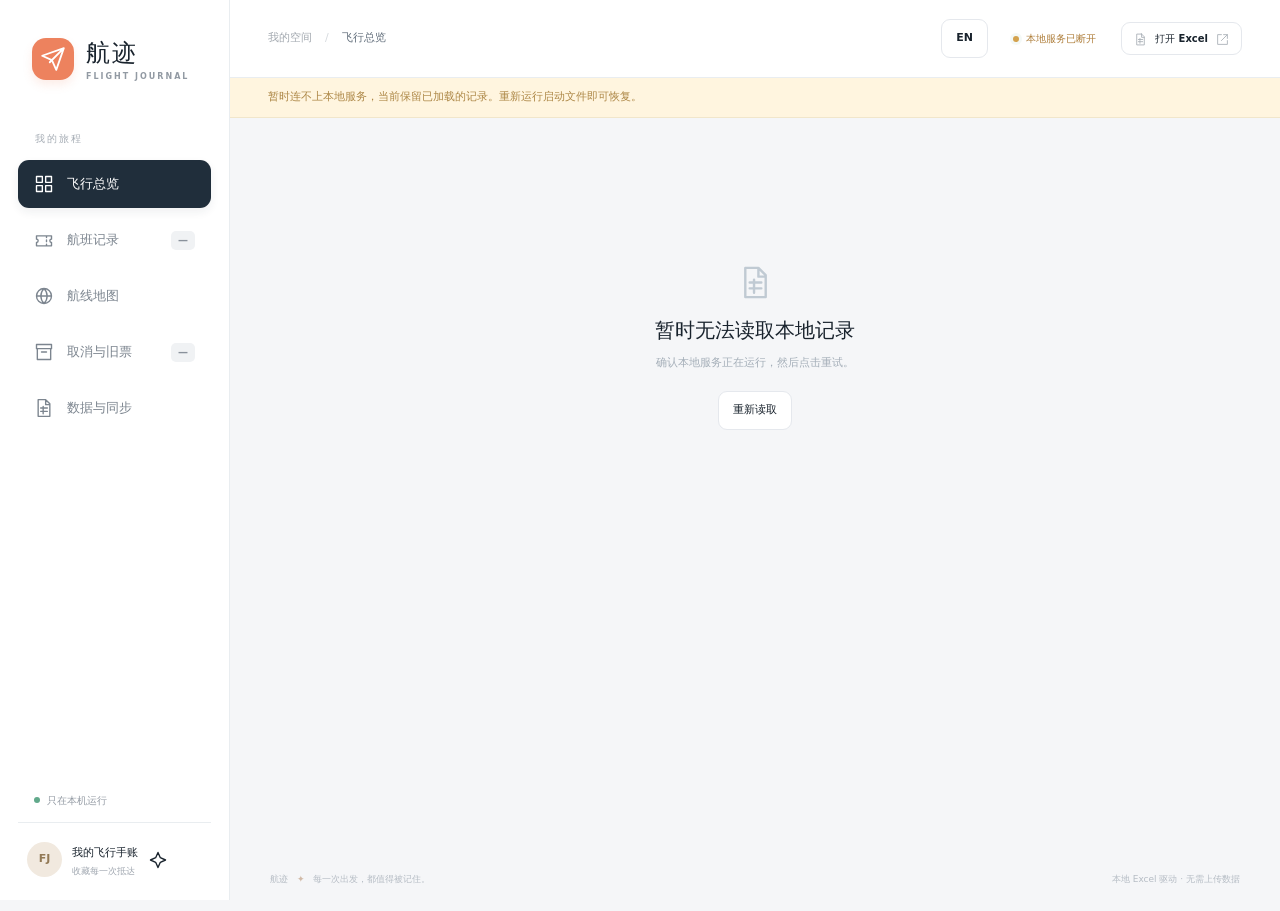
==== outputs/flight-journal/web/index.html @ 659ef139 "Launch Skyfolio with bilingual flight journal and fictional demo" ====
<!doctype html>
<html lang="zh-CN">
<head>
  <meta charset="utf-8"><meta name="viewport" content="width=device-width, initial-scale=1">
  <meta name="theme-color" content="#f5f6f8"><title>航迹 · 我的飞行手账</title>
  <link rel="icon" href="./icon.svg" type="image/svg+xml"><link rel="stylesheet" href="./styles.css">
</head>
<body>
  <a class="skip" href="#content">跳到主要内容</a>
  <aside class="sidebar">
    <a class="brand" href="#overview" aria-label="航迹 首页"><span class="brand-icon" data-icon="plane"></span><span><b data-ui="航迹">航迹</b><small>FLIGHT JOURNAL</small></span></a>
    <div class="nav-caption">我的旅程</div>
    <nav aria-label="主要导航">
      <button class="nav-item active" data-view="overview"><span data-icon="grid"></span><span class="nav-text">飞行总览</span></button>
      <button class="nav-item" data-view="flights"><span data-icon="ticket"></span><span class="nav-text">航班记录</span><em id="nav-flight-count">—</em></button>
      <button class="nav-item" data-view="map"><span data-icon="globe"></span><span class="nav-text">航线地图</span></button>
      <button class="nav-item" data-view="canceled"><span data-icon="archive"></span><span class="nav-text">取消与旧票</span><em id="nav-canceled-count">—</em></button>
      <button class="nav-item" data-view="source"><span data-icon="sheet"></span><span class="nav-text">数据与同步</span></button>
    </nav>
    <div class="sidebar-bottom"><div class="local-label"><i></i><span>只在本机运行</span></div><div class="profile"><span class="avatar">FJ</span><div><b data-ui="我的飞行手账">我的飞行手账</b><small>收藏每一次抵达</small></div><span data-icon="spark"></span></div></div>
  </aside>
  <div class="shell">
    <header class="topbar"><div class="breadcrumb">我的空间 <span>/</span> <b id="breadcrumb">飞行总览</b></div><div class="top-actions"><button id="language-toggle" class="button language-toggle" aria-label="Switch language to English">EN</button><button id="sync-status" class="sync-status" data-view="source"><i></i><span>正在读取 Excel</span></button><button class="button button-quiet" id="open-excel"><span data-icon="sheet"></span>打开 Excel<span data-icon="external"></span></button></div></header>
    <main id="content" tabindex="-1"><div class="loading"><span class="loader"></span><h2>正在展开你的旅程</h2><p>读取本地 Excel 航班记录…</p></div></main>
    <footer class="footer"><span>航迹 <i>✦</i> 每一次出发，都值得被记住。</span><span>本地 Excel 驱动 · 无需上传数据</span></footer>
  </div>
  <dialog id="flight-dialog" class="flight-dialog" aria-labelledby="detail-title"></dialog>
  <div id="toast" class="toast" role="status" aria-live="polite"></div>
  <script src="./i18n.js" defer></script>
  <script src="./app.js" defer></script>
</body>
</html>
---- outputs/flight-journal/web/styles.css ----
@charset "UTF-8";
:root{--bg:#f5f6f8;--paper:#fff;--ink:#19232d;--muted:#8a919b;--line:#e9edf0;--accent:#ed825e;--accent-soft:#fff0e9;--green:#4b9277;--nav:230px;--radius:18px;--shadow:0 4px 24px #17293604;font-family:Inter,"Segoe UI","Microsoft YaHei",system-ui,sans-serif;font-synthesis:none;color:var(--ink);background:var(--bg)}
*{box-sizing:border-box}body{margin:0;font-size:14px;line-height:1.5}button,input,select{font:inherit}button,a,input,select{-webkit-tap-highlight-color:transparent}button{cursor:pointer}button{color:inherit;border:0;background:none}button:disabled{cursor:wait;opacity:.6}button,a,select,input{outline-offset:4px}button:focus-visible,a:focus-visible,select:focus-visible,input:focus-visible{outline:2px solid var(--accent)}a{color:inherit;text-decoration:none}h1,h2,h3,p{margin:0}button .icon{pointer-events:none}.icon{width:20px;height:20px;flex-shrink:0;vertical-align:middle}.sr-only{position:absolute;clip:rect(0,0,0,0);width:1px;height:1px;overflow:hidden}.skip{position:fixed;left:250px;top:-60px;z-index:20;background:white;padding:10px;border-radius:8px}.skip:focus{top:12px}[hidden]{display:none!important}
.sidebar{width:var(--nav);position:fixed;inset:0 auto 0 0;background:var(--paper);border-right:1px solid var(--line);padding:35px 18px 22px;display:flex;flex-direction:column;z-index:10}.brand{display:flex;align-items:center;gap:12px;padding:0 14px;font-size:24px;font-weight:750;letter-spacing:2px}.brand-icon{width:42px;height:42px;display:grid;place-items:center;border-radius:14px;background:var(--accent);color:#fff;box-shadow:0 5px 10px #ed825e25}.brand-icon .icon{width:26px;height:26px}.brand small{display:block;font-size:8px;letter-spacing:2px;font-weight:650;color:#929aa3;margin-top:0}.nav-caption{font-size:10px;color:#a6adb5;letter-spacing:2px;padding:48px 17px 14px}.sidebar nav{display:grid;gap:8px}.nav-item{display:flex;align-items:center;gap:13px;width:100%;min-height:48px;padding:12px 16px;border-radius:11px;text-align:left;color:#7c858f;transition:background .15s,color .15s;font-size:13px;font-weight:550}.nav-item>.icon{width:19px;height:19px}.nav-item:hover{background:#f5f6f7;color:#28333e}.nav-item.active{background:#202e3b;color:#fff;box-shadow:0 4px 10px #202e3b12}.nav-item em{font-size:10px;font-style:normal;padding:2px 7px;border-radius:5px;margin-left:auto;background:#f0f2f4;color:#89919b;font-weight:600}.nav-item.active em{background:#ffffff20;color:#e3e9ef}.sidebar-bottom{margin-top:auto;padding-top:40px}.local-label{display:flex;gap:7px;color:#949ba4;font-size:10px;padding:14px 16px;border-bottom:1px solid var(--line);margin-bottom:18px}.local-label i,.sync-status i{width:6px;height:6px;background:#61a98b;border-radius:50%;align-self:center}.profile{display:flex;align-items:center;gap:10px;padding:0 9px}.avatar{display:grid;place-items:center;width:35px;height:35px;border-radius:50%;background:#f1e9df;color:#927955;font-size:11px;font-weight:700}.profile b{font-size:11px;font-weight:650}.profile small{display:block;font-size:9px;color:#a0a7b0;margin-top:3px}.profile>.icon{margin-left:auto;color:#b1b7bd;width:16px}
.shell{margin-left:var(--nav);min-height:100vh}.topbar{height:78px;padding:0 38px;display:flex;align-items:center;justify-content:space-between;border-bottom:1px solid var(--line);background:#fff}.breadcrumb{display:flex;gap:13px;color:#a2a8af;font-size:11px}.breadcrumb span{color:#d6dade}.breadcrumb b{font-weight:500;color:#636f7c}.top-actions{display:flex;align-items:center;gap:20px}.sync-status{display:flex;align-items:center;gap:7px;font-size:10px;color:#7d8984;padding:5px}.sync-status i{box-shadow:0 0 0 3px #61a98b11}.sync-warning{color:#af7f3c}.sync-warning i{background:#d4a24e}.button{display:inline-flex;align-items:center;justify-content:center;gap:8px;background:#fff;border:1px solid #e5e8ed;padding:10px 14px;border-radius:9px;font-size:11px;font-weight:550;white-space:nowrap;transition:background .15s,transform .15s}.button:hover{background:#f5f7f8}.button:active{transform:translateY(1px)}.button .icon{width:16px;height:16px}.button-quiet{padding:8px 12px;font-size:10px}.button-quiet .icon:last-child{width:13px;height:13px;color:#abb2b9}.primary{background:var(--ink);border-color:var(--ink);color:white}.primary:hover{background:#314355}.text-button{display:inline-flex;gap:8px;align-items:center;color:#8e969f;font-size:11px;padding:7px 2px}.text-button:hover{color:var(--accent)}.text-button .icon{width:15px;height:15px}.round-button{width:34px;height:34px;border:1px solid var(--line);border-radius:50%;display:grid;place-items:center;background:white;transition:background .15s}.round-button:hover{background:var(--accent-soft);border-color:#f4cbbb}.round-button .icon{width:16px;height:16px}
main{padding:37px 38px 30px;max-width:1800px;margin:auto;min-height:calc(100vh - 150px)}.page-heading{display:flex;align-items:center;justify-content:space-between;gap:20px;margin-bottom:28px}.eyebrow{font-size:9px;letter-spacing:2.2px;font-weight:600;color:#9ba3ad;margin-bottom:10px}h1{font-size:29px;letter-spacing:-.6px;line-height:1.4;font-weight:650}.heading-subtitle{font-size:11px;color:#939ba5;margin-top:9px;letter-spacing:.3px}.subtitle-dot{padding:0 9px;color:#c8cdd3}.year-select{display:flex;align-items:center;position:relative;gap:8px;border:1px solid #e2e6e9;border-radius:10px;background:white;padding:9px 11px;box-shadow:var(--shadow)}.year-select>.icon,.year-select>span>.icon{width:15px;height:15px;color:#a1a9b2}.year-select select{border:0;appearance:none;cursor:pointer;background:transparent;color:#64707a;font-size:11px;padding-right:15px;min-width:75px}.year-select>.icon{width:12px;height:12px;pointer-events:none;margin-left:-15px}.stats-grid{display:grid;grid-template-columns:repeat(4,minmax(0,1fr));gap:17px;margin-bottom:25px}.stat-card{background:white;border:1px solid var(--line);border-radius:var(--radius);padding:19px 21px 17px;box-shadow:var(--shadow)}.stat-top{display:flex;align-items:center;justify-content:space-between;font-size:11px;font-weight:500;color:#808b96}.stat-icon{width:31px;height:31px;border-radius:10px;display:grid;place-items:center}.stat-icon .icon{width:16px;height:16px}.peach{color:#de8d6e;background:#fff2eb}.blue{color:#739dc2;background:#eef5fb}.purple{color:#a192bc;background:#f4f0fb}.mint{color:#7aa38e;background:#eef7f1}.stat-number{font-size:34px;font-weight:620;letter-spacing:-1px;line-height:1.2;margin:9px 0 13px;font-variant-numeric:tabular-nums}.stat-number>small{font-size:11px;letter-spacing:0;color:#a6aeb6;font-weight:400;margin-left:7px}.stat-minutes{font-size:11px;color:#a6aeb6;letter-spacing:0;margin-left:4px;font-weight:400}.stat-bottom{font-size:10px;color:#a5adb5}.stat-bottom b{font-weight:500;color:#85919c}.tiny-label{font-size:8px;margin-left:5px;color:#aab2b9;border:1px solid #eceff2;padding:1px 4px;border-radius:4px}.card{background:var(--paper);border:1px solid var(--line);border-radius:var(--radius);box-shadow:var(--shadow)}.overview-grid{display:grid;grid-template-columns:minmax(0,1.85fr) minmax(280px,1fr);gap:24px;margin-bottom:27px}.section-title{display:flex;align-items:center;justify-content:space-between;gap:12px}.section-title h2{font-size:14px;font-weight:620;letter-spacing:.2px}.section-title>span{font-size:9px;color:#a9b0b8;letter-spacing:.2px}.section-title>p,.section-title>div>p{font-size:10px;color:#a3abb4;margin-top:7px}.trip-aside{display:grid;gap:17px;grid-template-rows:auto 1fr;min-width:0}.latest-card>.section-title{padding:19px 21px 0}.latest-card>.section-title>span{font-size:8px;letter-spacing:1.2px}.ticket-content{padding:20px 22px 18px}.ticket-airline{display:flex;align-items:center;gap:9px}.ticket-airline>div{flex:1}.ticket-airline b{font-size:11px;font-weight:550;max-width:145px;display:block;overflow:hidden;text-overflow:ellipsis;white-space:nowrap}.ticket-airline small{font-size:9px;display:block;color:#9da6af;margin-top:1px}.airline-mark{width:30px;height:30px;border-radius:9px;background:color-mix(in srgb,var(--airline) 8%,#fff);display:inline-grid;place-items:center;font-size:10px;font-weight:750;color:var(--airline);flex-shrink:0;letter-spacing:-.2px}.airline-mark.large{width:44px;height:44px;font-size:15px}.badge{font-size:9px;display:inline-flex;align-items:center;justify-content:center;gap:4px;border-radius:5px;line-height:1.5;padding:4px 6px;white-space:nowrap}.badge .icon{width:10px;height:10px}.green{background:#eff7f2;color:#6b9a7c}.muted{background:#f0f2f4;color:#8c96a1}.amber{background:#fff6e6;color:#b68b4d}.ticket-route{display:flex;align-items:center;justify-content:space-between;margin-top:21px}.ticket-route>div:first-child,.ticket-route>div:last-child{min-width:0;max-width:110px}.ticket-route>div:last-child{text-align:right}.ticket-route strong{font-size:33px;letter-spacing:-.8px;font-weight:630;line-height:1.1;display:block}.ticket-route span{font-size:9px;color:#9ba4ae;display:block;margin-top:6px;overflow:hidden;text-overflow:ellipsis;white-space:nowrap}.ticket-flightline{display:flex;align-items:center;gap:6px;flex:1;max-width:100px;margin:0 10px 12px;color:#c4cbd1}.ticket-flightline .icon{width:16px;height:16px;transform:rotate(45deg)}.ticket-flightline span{border-top:1px dashed #dce1e5;flex:1;margin:0}.ticket-times{display:flex;align-items:center;justify-content:space-between;margin-top:13px;font-size:13px;letter-spacing:.4px;font-weight:550}.ticket-times small{font-size:9px;color:#a7afb7;font-weight:400;letter-spacing:0}.ticket-times sup{font-size:8px;color:#b1a586;margin-left:3px}.ticket-perf{border-top:1px dashed #e5e8ec;margin:20px -22px 15px;position:relative}.ticket-perf:before,.ticket-perf:after{content:'';position:absolute;border-radius:50%;width:12px;height:12px;background:var(--bg);top:-6px}.ticket-perf:before{left:-6px}.ticket-perf:after{right:-6px}.ticket-foot{display:flex;justify-content:space-between;align-items:center}.ticket-foot small{font-size:8px;color:#a2aab3;display:block}.ticket-foot b{font-size:10px;font-weight:500;margin-top:3px;display:block}.favorites{padding:18px 20px}.favorite-route{display:flex;align-items:center;gap:11px;width:100%;text-align:left;padding:14px 0;border-bottom:1px solid #f1f3f5}.favorite-route:last-child{border-bottom:0;padding-bottom:0}.favorite-route:hover b{color:var(--accent)}.route-rank{font-size:9px;color:#c3c9cf;font-variant-numeric:tabular-nums}.favorite-route>span:nth-child(2){flex:1;min-width:0}.favorite-route b{font-size:11px;letter-spacing:.5px;font-weight:600}.favorite-route b i{font-style:normal;padding:0 8px;color:#b0bac4;font-weight:400}.favorite-route small{display:block;font-size:8px;color:#aab2ba;margin-top:2px;white-space:nowrap;overflow:hidden;text-overflow:ellipsis}.favorite-route>strong{font-size:13px;font-weight:500;color:#7b8793}.favorite-route>strong>small{display:inline;font-size:9px;font-weight:400}
.map-card{border-radius:var(--radius);overflow:hidden;color:#e9edf1;position:relative;background:#132331;display:flex;flex-direction:column;min-height:470px}.map-header{display:flex;justify-content:space-between;align-items:flex-start;gap:15px;padding:24px 25px 0;position:relative;z-index:1}.map-kicker{font-size:7px;letter-spacing:2px;color:#7890a3;margin-bottom:8px}.map-header h2{font-size:17px;letter-spacing:.5px;font-weight:550}.map-header p:not(.map-kicker){font-size:9px;color:#7890a3;margin-top:7px}.map-header p>span{padding:0 6px;color:#4c687d}.map-region{display:flex;border-radius:8px;background:#ffffff08;border:1px solid #ffffff09;padding:3px;gap:1px;margin-top:4px}.map-region button{font-size:9px;padding:5px 9px;color:#8ba0b2;border-radius:5px;white-space:nowrap}.map-region button:hover{color:#dae3eb}.map-region button.selected{background:#385064;color:#e5edf5;box-shadow:0 1px 4px #0002}.map-canvas{flex:1;min-height:310px;position:relative;display:flex;overflow:hidden}.map-canvas>svg{width:100%;height:100%;min-height:310px;position:absolute;inset:0;cursor:grab;touch-action:none}.map-canvas>svg:active{cursor:grabbing}.map-grid path{stroke:#7793a810;stroke-width:.5;vector-effect:non-scaling-stroke}.map-land path{fill:#223848;stroke:#435b6c;stroke-opacity:.4;stroke-width:.6;vector-effect:non-scaling-stroke}.map-land .visited{fill:#2b4655}.route-line{fill:none;stroke:url(#flight-line);stroke-opacity:.5;vector-effect:non-scaling-stroke;cursor:pointer;transition:stroke-opacity .15s,filter .15s;pointer-events:stroke}.route-line:hover,.route-line:focus{stroke:#ffd8a4!important;stroke-opacity:1!important;filter:drop-shadow(0 0 3px #ffc283);outline:0}.airport-point circle{fill:#eec298;stroke:#f7d0a8;stroke-width:.5;vector-effect:non-scaling-stroke}.airport-point .airport-halo{fill:#d8ae7e12;stroke:none}.airport-point text{font-family:Inter,"Segoe UI",sans-serif;fill:#e0d4c4;font-weight:500;paint-order:stroke;stroke:#142733;stroke-width:2;stroke-linejoin:round}.airport-point{pointer-events:none}.map-controls{position:absolute;bottom:18px;right:20px;display:grid;gap:1px;border:1px solid #ffffff16;border-radius:7px;overflow:hidden;background:#203443}.map-controls button{display:grid;place-items:center;color:#9bafbc;width:27px;height:27px;border-bottom:1px solid #ffffff0b}.map-controls button:hover{background:#344d60;color:white}.map-controls .icon{width:13px;height:13px}.map-bottom{display:flex;align-items:center;justify-content:space-between;font-size:8px;color:#718697;padding:0 24px 20px;gap:12px}.map-bottom i{width:5px;height:5px;background:#e4b286;display:inline-block;border-radius:50%;margin-right:7px}.map-hint{color:#536f84;margin-left:12px}.map-bottom>span:last-child{font-size:7px;letter-spacing:.4px}.map-tooltip{position:absolute;pointer-events:none;opacity:0;background:#fff;color:#3b4c5b;border-radius:6px;padding:7px 10px;font-size:10px;box-shadow:0 5px 20px #0003;transition:opacity .15s;z-index:3}.map-tooltip.visible{opacity:1}.map-empty{position:absolute;left:50%;top:50%;transform:translate(-50%,-50%);font-size:12px;color:#c3cfdb;padding:12px;background:#162d3a99;border-radius:7px;white-space:nowrap}.full-map{min-height:640px}.full-map .map-canvas{min-height:500px}.map-extras{display:grid;grid-template-columns:1fr 1.4fr;gap:24px;margin-top:24px}.airport-list{padding:20px 24px}.airport-list>button{display:flex;align-items:center;justify-content:space-between;width:100%;padding:12px 0;border-bottom:1px solid var(--line);gap:15px}.airport-list>button:last-child{border-bottom:0}.airport-list>button>span{display:flex;gap:12px;align-items:center}.airport-list .icon{width:15px;color:#b1bec8}.airport-list b{font-size:12px;min-width:30px}.airport-list small{font-size:10px;color:#a1aab4;font-weight:400}.airport-list strong{font-size:12px;font-weight:550}.airport-list>button:hover b{color:var(--accent)}
.records{overflow:hidden}.records>.section-title{padding:23px 25px 18px}.flight-table{width:100%;border-collapse:collapse;text-align:left;font-size:11px;white-space:nowrap}.flight-table th{background:#fafbfc;font-size:9px;font-weight:450;color:#a0a9b2;letter-spacing:.2px;padding:12px 18px;border-top:1px solid #f1f3f5;border-bottom:1px solid #eef1f4}.flight-table td{padding:17px 18px;border-bottom:1px solid #f0f3f5;height:79px;vertical-align:middle}.flight-table tr:last-child td{border-bottom:0}.flight-table th:first-child,.flight-table td:first-child{padding-left:25px}.flight-table th:last-child,.flight-table td:last-child{padding-right:20px;width:30px;padding-left:0}.flight-table tbody tr:hover{background:#fcfcfd}.flight-table b{font-weight:550}.date-cell b{font-size:11px;color:#65717e;letter-spacing:.2px}.date-cell small,.time-cell small{display:block;font-size:9px;color:#aab2bc;margin-top:5px}.flight-airline{display:flex;gap:10px;align-items:center}.flight-airline b{font-size:11px;color:#43505e}.flight-airline small{display:block;font-size:8px;color:#a2aab4;max-width:140px;overflow:hidden;text-overflow:ellipsis;margin-top:4px}.table-route{display:flex;align-items:center;gap:11px;color:#5b6978}.table-route b{font-size:12px;min-width:30px;letter-spacing:.5px}.table-route .icon{width:14px;height:14px;color:#c3cbd3}.route-cities{font-size:8px;color:#a5aeb8;display:block;margin-top:5px;max-width:230px;white-space:nowrap;overflow:hidden;text-overflow:ellipsis}.time-cell b{font-size:11px;color:#73808d;letter-spacing:.2px}.time-cell b span{color:#c4ccd3;padding:0 3px}.distance-cell{font-size:11px;color:#788592;font-variant-numeric:tabular-nums}.distance-cell small{font-size:8px;color:#adb5bd}.row-button{width:28px;height:28px;border-radius:7px;display:grid;place-items:center;color:#c1c9d1}.row-button:hover{background:#fff0e9;color:var(--accent)}.row-button .icon{width:15px;height:15px}.table-scroll{overflow:auto}.filter-bar{display:flex;gap:12px;align-items:center;padding:0 25px 19px;flex-wrap:wrap}.search-box{display:flex;align-items:center;gap:9px;background:#f8f9fb;border:1px solid #e9edf1;border-radius:9px;min-width:235px;max-width:365px;flex:1;padding:10px 12px}.search-box .icon{width:15px;height:15px;color:#a9b2bd}.search-box input{border:0;background:transparent;width:100%;color:#5b6673;font-size:11px;outline:0}.search-box:focus-within{border-color:#e8b79e;box-shadow:0 0 0 2px #ed825e0a}.search-box input::placeholder{color:#aeb6c0}.airline-filter{position:relative;border:1px solid #e6eaef;border-radius:8px;background:#fff;padding:10px 13px;font-size:11px;display:flex;align-items:center}.airline-filter select{appearance:none;border:0;background:transparent;color:#8b95a0;max-width:160px;padding-right:16px;cursor:pointer}.airline-filter .icon{width:12px;height:12px;color:#aab3bc;pointer-events:none;margin-left:-12px}.filter-chip{display:flex;align-items:center;gap:7px;font-size:10px;background:#fff0e9;color:#cf805c;border-radius:7px;padding:8px 10px}.filter-chip .icon{width:13px;height:13px}.load-more{text-align:center;padding:21px;border-top:1px solid var(--line)}.load-more span{color:#b1b9c1;font-size:10px;margin-left:8px}.method-foot{font-size:9px;color:#b2bac3;padding:14px 2px 0}.footer{max-width:1800px;margin:auto;display:flex;justify-content:space-between;gap:20px;padding:5px 40px 25px;font-size:9px;color:#b5bcc4}.footer i{font-style:normal;color:#d1baa7;margin:0 6px}
.source-grid{display:grid;grid-template-columns:1.25fr 1fr;gap:24px;margin-bottom:24px}.source-card{padding:27px}.source-card-icon{width:48px;height:48px;background:#edf7f1;border-radius:14px;color:#6c9c81;display:grid;place-items:center;margin-bottom:20px}.source-card-icon .icon{width:26px;height:26px}.source-card h3{font-size:16px;font-weight:550;margin:18px 0 7px}.source-path{font-size:10px;color:#a1aab3;word-break:break-all;background:#f8f9fa;border-radius:8px;padding:12px}.source-actions{display:flex;flex-wrap:wrap;gap:8px;margin-top:20px}.source-details{margin:22px 0 0;border-top:1px solid var(--line);font-size:11px}.source-details>div{display:flex;justify-content:space-between;gap:15px;padding:12px 0;border-bottom:1px solid #f1f3f5}.source-details dt{color:#a1aab5}.source-details dd{margin:0;color:#667480;text-align:right}.how-card{padding:29px}.how-card h2{font-size:20px;font-weight:550;margin-bottom:28px}.how-card ol{padding:0;margin:0;list-style:none;display:grid;gap:25px}.how-card li{display:flex;gap:15px}.how-card li>span{font-size:10px;display:grid;place-items:center;width:28px;height:28px;background:#fbf0e8;color:#d4a07e;border-radius:50%;flex-shrink:0}.how-card li b{font-size:12px;font-weight:550}.how-card li p{font-size:11px;color:#a0a9b2;line-height:1.9;margin-top:5px}.info-note{margin-top:26px;border-radius:10px;background:#f6f8fa;display:flex;gap:8px;padding:13px;color:#98a4af;font-size:10px;line-height:1.8}.info-note .icon{width:15px;height:15px;margin-top:2px}.source-notes{padding:25px;margin-bottom:24px}.method-grid{display:grid;grid-template-columns:repeat(3,1fr);gap:30px;margin-top:23px}.method-grid>div>.icon{color:#c0ab98;display:block;margin-bottom:10px;width:20px;height:20px}.method-grid b{font-size:12px;font-weight:500}.method-grid p{font-size:10px;color:#9da8b2;line-height:1.9;margin-top:7px}.clue-card{padding:24px}.clue-card>.section-title{margin-bottom:12px}.clue-card details{border-bottom:1px solid #eff2f5;padding:13px 0}.clue-card details:last-child{border:0}.clue-card summary{display:flex;align-items:center;justify-content:space-between;font-size:11px;color:#71808f;cursor:pointer;list-style:none;gap:15px}.clue-card summary::-webkit-details-marker{display:none}.clue-card summary .icon{width:14px;height:14px;flex-shrink:0;color:#b4bdc6}.clue-card details[open] summary .icon{transform:rotate(180deg)}.clue-card details p{font-size:11px;color:#99a3ad;line-height:1.9;margin-top:12px;max-width:850px}.data-credit{font-size:9px;color:#aeb6bf;line-height:2;margin-top:20px}.data-credit a{text-decoration:underline;text-underline-offset:3px}.warning-card{padding:20px 25px;margin-bottom:24px;background:#fffaf0;border-color:#f1e7ce}.warning-card h2{font-size:13px;color:#a58449;margin-bottom:10px}.warning-card p{font-size:11px;color:#aa9471;margin-top:5px}.sync-banner{padding:11px 38px;background:#fff5df;color:#ad8746;font-size:11px;border-bottom:1px solid #f1e6cb}
.flight-dialog{position:fixed;left:auto;right:0;top:0;bottom:0;margin:0;padding:29px 30px 18px;width:460px;max-width:100vw;height:100dvh;max-height:100dvh;border:0;border-left:1px solid #e4e9ee;background:#fcfcfd;color:var(--ink);box-shadow:-10px 0 70px #14283918;overflow-y:auto}.flight-dialog::backdrop{background:#13253648;backdrop-filter:blur(3px)}.flight-dialog[open]{animation:slide-in .25s ease}.dialog-header{display:flex;align-items:center;justify-content:space-between;margin-bottom:22px}.dialog-header .eyebrow{font-size:8px;margin-bottom:4px}.dialog-header h2{font-size:23px;font-weight:650;letter-spacing:.3px}.detail-ticket{border:1px solid var(--line);border-radius:15px;background:white;overflow:hidden}.detail-ticket .ticket-route strong{font-size:40px}.detail-ticket .ticket-route>div:first-child,.detail-ticket .ticket-route>div:last-child{max-width:130px}.detail-ticket .ticket-airline b{max-width:200px}.detail-summary{display:grid;grid-template-columns:1fr 1fr;border-bottom:1px solid #e7ebef;padding:24px 0}.detail-summary>div{padding-left:4px}.detail-summary>div+div{border-left:1px solid #e7ebef;padding-left:25px}.detail-summary span{display:block;font-size:10px;color:#a3adb6;margin-bottom:8px}.detail-summary b{font-size:18px;font-weight:550}.detail-summary small{font-size:10px;color:#a6afb7;font-weight:400}.detail-section{padding:23px 0;border-bottom:1px solid #e7ebef}.detail-section h3{font-size:12px;font-weight:600;display:flex;gap:10px;align-items:center;margin-bottom:17px}.detail-section dl{margin:0}.detail-section dl>div{display:flex;gap:15px;justify-content:space-between;margin:17px 0;font-size:11px}.detail-section dl>div:last-child{margin-bottom:0}.detail-section dt{color:#a3adb7}.detail-section dd{margin:0;text-align:right;color:#647484;max-width:275px;word-break:break-word}.detail-section dd small{display:block;font-size:10px;color:#a5afb9;margin-top:4px}.mono{font-family:Consolas,"SF Mono",monospace}.evidence-name{font-size:11px;color:#738291;margin-bottom:10px}.detail-notes{font-size:11px;color:#99a5b0;line-height:2;white-space:pre-wrap}.source-links{display:grid;gap:8px}.source-links a{display:flex;align-items:center;gap:9px;padding:11px 12px;border:1px solid #e8edf1;background:white;border-radius:8px;color:#7b8d9e;font-size:10px}.source-links a:hover{border-color:#dfc1af;color:#c28561}.source-links a .icon{width:13px;height:13px}.source-links a small{margin-left:auto;color:#bac1c9}.detail-foot{font-size:9px;color:#afb8c1;text-align:center;margin:23px 0 5px}.toast{position:fixed;bottom:25px;left:calc(50% + var(--nav)/2);transform:translate(-50%,20px);opacity:0;pointer-events:none;z-index:30;background:#263747;color:#eef3f8;box-shadow:0 5px 25px #0f253630;padding:12px 20px;border-radius:10px;font-size:12px;transition:opacity .2s,transform .2s;max-width:90vw}.toast.show{opacity:1;transform:translate(-50%,0)}.empty-state{text-align:center;padding:60px 25px}.empty-state>.icon,.ticket-empty>.icon{width:35px;height:35px;color:#c0cad3;margin-bottom:15px}.empty-state h3{font-size:16px;font-weight:500;color:#8a97a4}.empty-state p{font-size:11px;color:#a4aeb8;margin:10px 0 20px}.empty-inline{color:#a7b1ba;font-size:11px;padding:25px 0}.ticket-empty{text-align:center;padding:30px 20px;color:#9ba7b2}.ticket-empty h3{font-size:13px;font-weight:500}.ticket-empty p{font-size:10px;margin-top:10px}.loading{min-height:65vh;display:flex;flex-direction:column;justify-content:center;align-items:center;color:#a0aab4}.loading h2{font-size:18px;font-weight:500;margin:20px 0 10px}.loading p{font-size:11px}.loader{width:32px;height:32px;border:2px solid #e7ded5;border-top-color:var(--accent);border-radius:50%;animation:spin 1s linear infinite}.startup-error{padding-top:110px}.startup-error h2{font-size:20px;font-weight:550}
@keyframes spin{to{transform:rotate(360deg)}}@keyframes slide-in{from{transform:translateX(35px);opacity:.4}to{transform:translateX(0);opacity:1}}
@media(min-width:1600px){main{padding-left:48px;padding-right:48px}.map-card{min-height:540px}.map-canvas{min-height:385px}.ticket-content{padding-top:26px;padding-bottom:24px}.favorite-route{padding-top:20px;padding-bottom:20px}.stat-number{font-size:40px}}
@media(max-width:1250px){:root{--nav:200px}.sidebar{padding-left:12px;padding-right:12px}.brand{padding:0 8px}.topbar{padding:0 25px}main{padding:29px 25px}.stats-grid{gap:12px}.stat-card{padding:16px}.stat-number{font-size:29px}.overview-grid{gap:18px;grid-template-columns:minmax(0,1.6fr) minmax(265px,1fr)}.map-header{padding:22px 18px 0;flex-wrap:wrap;gap:10px}.map-kicker{font-size:6px}.map-region{margin-top:0}.map-card{min-height:500px}.map-bottom{padding-left:18px;padding-right:18px}.map-hint{display:none}.flight-table th,.flight-table td{padding-left:12px;padding-right:12px}.flight-table th:first-child,.flight-table td:first-child{padding-left:20px}.flight-airline small{max-width:100px}.route-cities{max-width:190px}.full-map .map-header{flex-wrap:nowrap}.source-grid{grid-template-columns:1fr 1fr}.source-actions .button{font-size:10px;padding:9px 10px}.how-card{padding:25px}.how-card h2{font-size:17px}}
@media(max-width:1050px){:root{--nav:76px}.sidebar{padding:26px 10px 18px}.brand{padding:0;justify-content:center}.brand>span:last-child,.nav-caption,.nav-text,.nav-item em,.sidebar-bottom .profile,.local-label span{display:none}.sidebar nav{margin-top:40px;gap:14px}.nav-item{justify-content:center;padding:14px;min-height:46px}.nav-item>.icon{width:21px;height:21px}.local-label{justify-content:center;padding:15px 0;border:0}.brand-icon{width:40px;height:40px}.footer{padding-left:25px;padding-right:25px}.stats-grid{gap:14px}.stat-number{font-size:33px}.topbar{height:70px}.source-grid{grid-template-columns:1.1fr 1fr}}
@media(max-width:820px){main{padding:27px 20px}.topbar{padding:0 20px}.overview-grid{grid-template-columns:1fr}.map-header{flex-wrap:nowrap}.map-card{min-height:430px}.map-canvas{min-height:300px}.trip-aside{grid-template-columns:1fr 1fr;grid-template-rows:auto;gap:18px}.favorites{padding:21px}.favorite-route{padding:20px 0}.stats-grid{grid-template-columns:repeat(2,minmax(0,1fr))}.stat-card{padding:19px 21px}.stat-number{font-size:34px}.page-heading h1{font-size:25px}.top-actions{gap:10px}.breadcrumb{font-size:10px}.source-grid{grid-template-columns:1fr}.method-grid{gap:20px}.map-extras{grid-template-columns:1fr 1.2fr}.full-map{min-height:580px}.full-map .map-canvas{min-height:430px}}
@media(max-width:600px){:root{--nav:0px}.sidebar{width:100%;height:66px;inset:auto 0 0 0;display:block;padding:5px 8px 7px;border-top:1px solid var(--line);box-shadow:0 -4px 20px #19314306}.sidebar .brand,.sidebar-bottom{display:none}.sidebar nav{margin:0;display:grid;grid-template-columns:repeat(5,1fr);gap:3px}.nav-item{display:flex;flex-direction:column;gap:4px;padding:7px 2px;border-radius:9px;min-height:51px;font-size:8px;font-weight:400}.nav-item>.icon{width:18px;height:18px}.nav-item.active{color:#da805e;background:#fff1e8;box-shadow:none}.nav-item .nav-text{display:block}.shell{margin-left:0}.topbar{height:61px;padding:0 17px}.breadcrumb{font-size:10px;gap:8px}.top-actions{gap:7px}.sync-status{font-size:8px;gap:5px;padding:3px}.sync-status i{width:5px;height:5px}.button-quiet{font-size:0;padding:7px 9px;gap:0;border-color:#e9edf0}.button-quiet>.icon:last-child{display:none}.button-quiet>.icon:first-child{width:16px;height:16px}main{padding:25px 17px 20px}.page-heading{margin-bottom:20px;gap:10px;align-items:flex-start}.eyebrow{font-size:7px;letter-spacing:1.5px;margin-bottom:8px}.page-heading h1{font-size:22px;letter-spacing:-.8px}.heading-subtitle{font-size:9px;max-width:280px;line-height:1.9;margin-top:6px}.year-select{padding:8px;gap:5px;margin-top:20px}.year-select select{font-size:9px;min-width:54px;padding-right:11px}.year-select>span{display:none}.year-select>.icon{width:10px;margin-left:-12px}.stats-grid{gap:11px;margin-bottom:18px}.stat-card{padding:15px 15px 14px;border-radius:13px}.stat-top{font-size:9px}.stat-icon{width:25px;height:25px;border-radius:8px}.stat-icon .icon{width:13px;height:13px}.stat-number{font-size:30px;margin:8px 0 9px}.stat-number>small{font-size:9px;margin-left:5px}.stat-minutes{font-size:9px;margin-left:3px}.stat-bottom{font-size:8px}.tiny-label{font-size:7px}.overview-grid{gap:17px;margin-bottom:20px}.map-card{min-height:360px;border-radius:14px}.map-header{padding:19px 17px 0;gap:8px}.map-kicker{font-size:6px;letter-spacing:1.4px;margin-bottom:6px}.map-header h2{font-size:15px}.map-header p:not(.map-kicker){font-size:8px}.map-region{padding:2px}.map-region button{font-size:8px;padding:5px 7px}.map-canvas{min-height:230px}.map-canvas>svg{min-height:230px}.map-bottom{font-size:7px;padding:0 17px 16px}.map-controls{right:13px;bottom:13px}.map-controls button{width:25px;height:25px}.trip-aside{grid-template-columns:1fr}.favorites{padding:18px 20px}.favorite-route{padding:14px 0}.latest-card>.section-title{padding-top:20px}.ticket-content{padding:21px 23px}.ticket-route strong{font-size:39px}.ticket-route span{font-size:10px}.ticket-airline b{font-size:12px;max-width:200px}.ticket-route>div:first-child,.ticket-route>div:last-child{max-width:125px}.ticket-flightline{max-width:110px}.ticket-foot b{font-size:11px}.ticket-times{font-size:14px}.ticket-airline .badge{margin-left:auto}.records>.section-title{padding:20px}.section-title h2{font-size:13px}.section-title .text-button{font-size:10px}.section-title>span{font-size:8px}.section-title>div>p{font-size:9px}.filter-bar{padding:0 18px 16px;gap:8px}.search-box{max-width:none;min-width:100%;font-size:10px;padding:10px}.airline-filter{padding:8px 10px}.airline-filter select{font-size:10px}.table-scroll{overscroll-behavior-x:contain}.flight-table{min-width:740px}.flight-table th,.flight-table td{padding:14px}.flight-table th:first-child,.flight-table td:first-child{padding-left:20px}.method-foot{font-size:8px;line-height:1.8}.footer{padding:0 18px 90px;font-size:8px;flex-wrap:wrap;gap:5px}.footer>span:last-child{display:none}.full-map{min-height:480px}.full-map .map-canvas{min-height:350px}.map-extras{grid-template-columns:1fr;gap:18px}.source-card{padding:23px 20px}.source-card h3{font-size:14px}.source-path{font-size:9px;line-height:1.9}.source-actions{gap:6px}.source-actions .button{font-size:10px;padding:9px 10px}.how-card{padding:25px 20px}.how-card h2{font-size:19px}.how-card li p{font-size:10px}.method-grid{grid-template-columns:1fr;gap:20px}.method-grid>div{padding-left:35px;position:relative}.method-grid>div>.icon{position:absolute;left:0;top:0}.source-notes{padding:23px 20px}.clue-card{padding:21px 20px}.clue-card summary{font-size:10px}.clue-card details p{font-size:10px}.data-credit{font-size:8px;line-height:2}.sync-banner{padding:10px 17px;font-size:10px}.flight-dialog{width:100%;padding:23px 22px}.toast{bottom:82px;font-size:11px;width:max-content;max-width:90vw}.loading{min-height:65vh}.map-tooltip{font-size:9px}.empty-state{padding:45px 20px}}
@media(prefers-reduced-motion:reduce){*,*:before,*:after{animation:none!important;transition:none!important;scroll-behavior:auto!important}}

/* Language-aware layouts and the clearly separated public demo. */
.brand b{font-weight:750}.language-toggle{min-width:45px;font-size:11px}.demo-banner{background:#fff1e8;color:#9c5736;padding:10px 38px;font-size:12px;border-bottom:1px solid #f3ddcc}.demo-explanation{margin:15px 0;color:#667787;font-size:13px;line-height:1.8}
html[lang="en"] .brand{font-size:18px;letter-spacing:-.4px;gap:9px}html[lang="en"] .brand b{display:block;max-width:108px;line-height:1.15}html[lang="en"] .brand small{letter-spacing:1px;font-size:7px;margin-top:4px}html[lang="en"] .nav-item{font-size:12px;gap:9px}html[lang="en"] .page-heading h1{font-size:29px;max-width:610px}html[lang="en"] .map-header{flex-wrap:wrap;gap:8px}html[lang="en"] .stat-top{font-size:11px;gap:8px}html[lang="en"] .stat-bottom{font-size:10px}html[lang="en"] .year-select select{min-width:68px}html[lang="en"] .badge{white-space:normal}html[lang="en"] .ticket-route span{font-size:10px}html[lang="en"] .source-actions{flex-wrap:wrap}
@media(max-width:600px){.demo-banner{padding:9px 17px;font-size:10px}.language-toggle{padding:7px 8px;min-width:35px}html[lang="en"] .page-heading h1{font-size:23px}html[lang="en"] .nav-item{font-size:8px;gap:4px}html[lang="en"] .stat-top{font-size:10px}html[lang="en"] .stat-bottom{font-size:9px}.top-actions{gap:6px}html[lang="en"] .sync-status{font-size:8px}html[lang="en"] .map-header{flex-wrap:wrap}}
html{overflow-x:clip}.brand{overflow-wrap:normal}.stat-number small{display:inline-block}
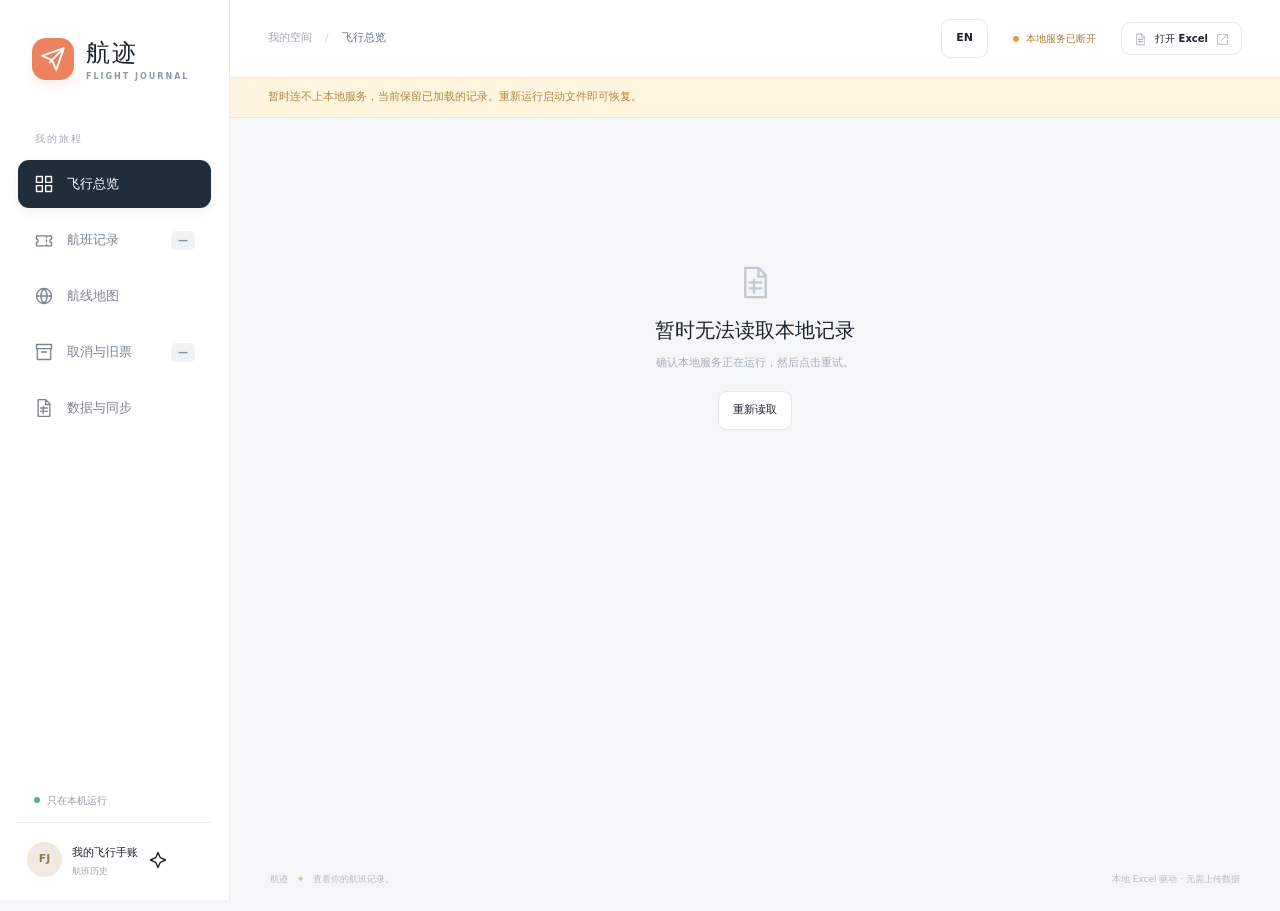
==== commit 4cbbecaa: "Support English workbooks and remove mixed-language demo copy" ====
--- a/outputs/flight-journal/web/index.html
+++ b/outputs/flight-journal/web/index.html
@@ -17,16 +17,16 @@
       <button class="nav-item" data-view="canceled"><span data-icon="archive"></span><span class="nav-text">取消与旧票</span><em id="nav-canceled-count">—</em></button>
       <button class="nav-item" data-view="source"><span data-icon="sheet"></span><span class="nav-text">数据与同步</span></button>
     </nav>
-    <div class="sidebar-bottom"><div class="local-label"><i></i><span>只在本机运行</span></div><div class="profile"><span class="avatar">FJ</span><div><b data-ui="我的飞行手账">我的飞行手账</b><small>收藏每一次抵达</small></div><span data-icon="spark"></span></div></div>
+    <div class="sidebar-bottom"><div class="local-label"><i></i><span>只在本机运行</span></div><div class="profile"><span class="avatar">FJ</span><div><b data-ui="我的飞行手账">我的飞行手账</b><small>航班历史</small></div><span data-icon="spark"></span></div></div>
   </aside>
   <div class="shell">
     <header class="topbar"><div class="breadcrumb">我的空间 <span>/</span> <b id="breadcrumb">飞行总览</b></div><div class="top-actions"><button id="language-toggle" class="button language-toggle" aria-label="Switch language to English">EN</button><button id="sync-status" class="sync-status" data-view="source"><i></i><span>正在读取 Excel</span></button><button class="button button-quiet" id="open-excel"><span data-icon="sheet"></span>打开 Excel<span data-icon="external"></span></button></div></header>
-    <main id="content" tabindex="-1"><div class="loading"><span class="loader"></span><h2>正在展开你的旅程</h2><p>读取本地 Excel 航班记录…</p></div></main>
-    <footer class="footer"><span>航迹 <i>✦</i> 每一次出发，都值得被记住。</span><span>本地 Excel 驱动 · 无需上传数据</span></footer>
+    <main id="content" tabindex="-1"><div class="loading"><span class="loader"></span><h2>正在加载航班</h2><p>读取本地 Excel 航班记录…</p></div></main>
+    <footer class="footer"><span>航迹 <i>✦</i> 查看你的航班记录。</span><span>本地 Excel 驱动 · 无需上传数据</span></footer>
   </div>
   <dialog id="flight-dialog" class="flight-dialog" aria-labelledby="detail-title"></dialog>
   <div id="toast" class="toast" role="status" aria-live="polite"></div>
-  <script src="./i18n.js" defer></script>
-  <script src="./app.js" defer></script>
+  <script src="./i18n.js?v=2" defer></script>
+  <script src="./app.js?v=2" defer></script>
 </body>
 </html>
